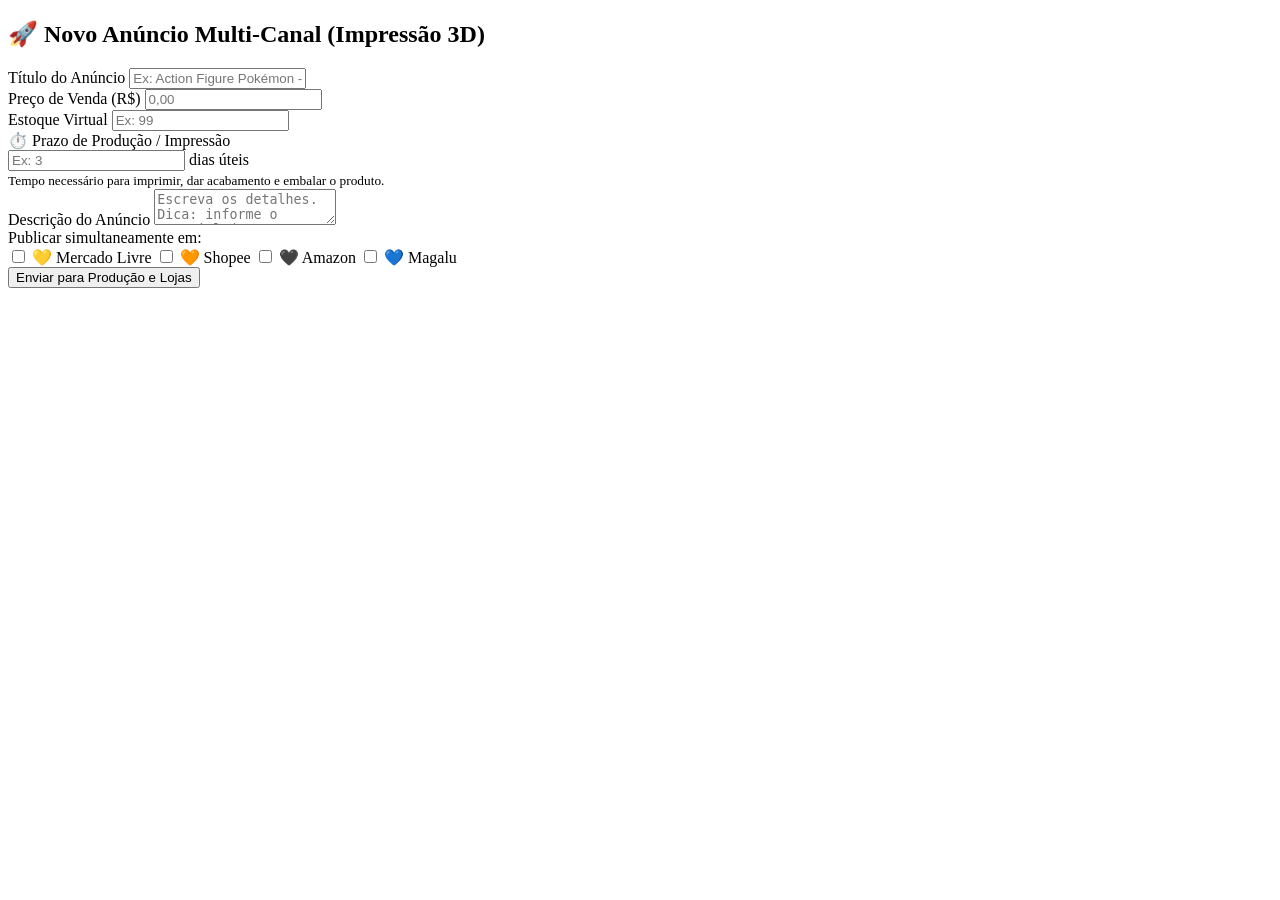
==== index.html @ 4201c5b7 "Add files via upload" ====
<!DOCTYPE html>
<html lang="pt-BR">
<head>
    <meta charset="UTF-8">
    <meta name="viewport" content="width=device-width, initial-scale=1.0">
    <title>Hub Hub3D - Cadastro de Anúncio</title>
    <link rel="stylesheet" href="style.css">
</head>
<body>

<div class="container">
    <h2>🚀 Novo Anúncio Multi-Canal (Impressão 3D)</h2>
    
    <form id="productForm">
        <!-- Dados Básicos -->
        <div class="form-group">
            <label for="title">Título do Anúncio</label>
            <input type="text" id="title" placeholder="Ex: Action Figure Pokémon - Articulado 15cm" required>
        </div>

        <div class="form-row">
            <div class="form-group flex-1">
                <label for="price">Preço de Venda (R$)</label>
                <input type="number" id="price" step="0.01" placeholder="0,00" required>
            </div>
            <div class="form-group flex-1">
                <label for="stock">Estoque Virtual</label>
                <input type="number" id="stock" placeholder="Ex: 99" required>
            </div>
        </div>

        <!-- Logística de Impressão 3D -->
        <div class="form-group highlight-box">
            <label for="productionTime">⏱️ Prazo de Produção / Impressão</label>
            <div class="input-with-suffix">
                <input type="number" id="productionTime" min="0" placeholder="Ex: 3" required>
                <span>dias úteis</span>
            </div>
            <small>Tempo necessário para imprimir, dar acabamento e embalar o produto.</small>
        </div>

        <div class="form-group">
            <label for="description">Descrição do Anúncio</label>
            <textarea id="description" placeholder="Escreva os detalhes. Dica: informe o material (PLA, ABS, Resina) e cuidados com a peça..."></textarea>
        </div>

        <!-- Seleção de Marketplaces -->
        <div class="form-group">
            <label>Publicar simultaneamente em:</label>
            <div class="marketplaces-grid">
                <label class="marketplace-option">
                    <input type="checkbox" name="platform" value="mercado_livre">
                    💛 Mercado Livre
                </label>
                <label class="marketplace-option">
                    <input type="checkbox" name="platform" value="shopee">
                    🧡 Shopee
                </label>
                <label class="marketplace-option">
                    <input type="checkbox" name="platform" value="amazon">
                    🖤 Amazon
                </label>
                <label class="marketplace-option">
                    <input type="checkbox" name="platform" value="magalu">
                    💙 Magalu
                </label>
            </div>
        </div>

        <button type="submit" class="btn-submit">Enviar para Produção e Lojas</button>
    </form>
</div>

<script src="app.js"></script>
</body>
</html>
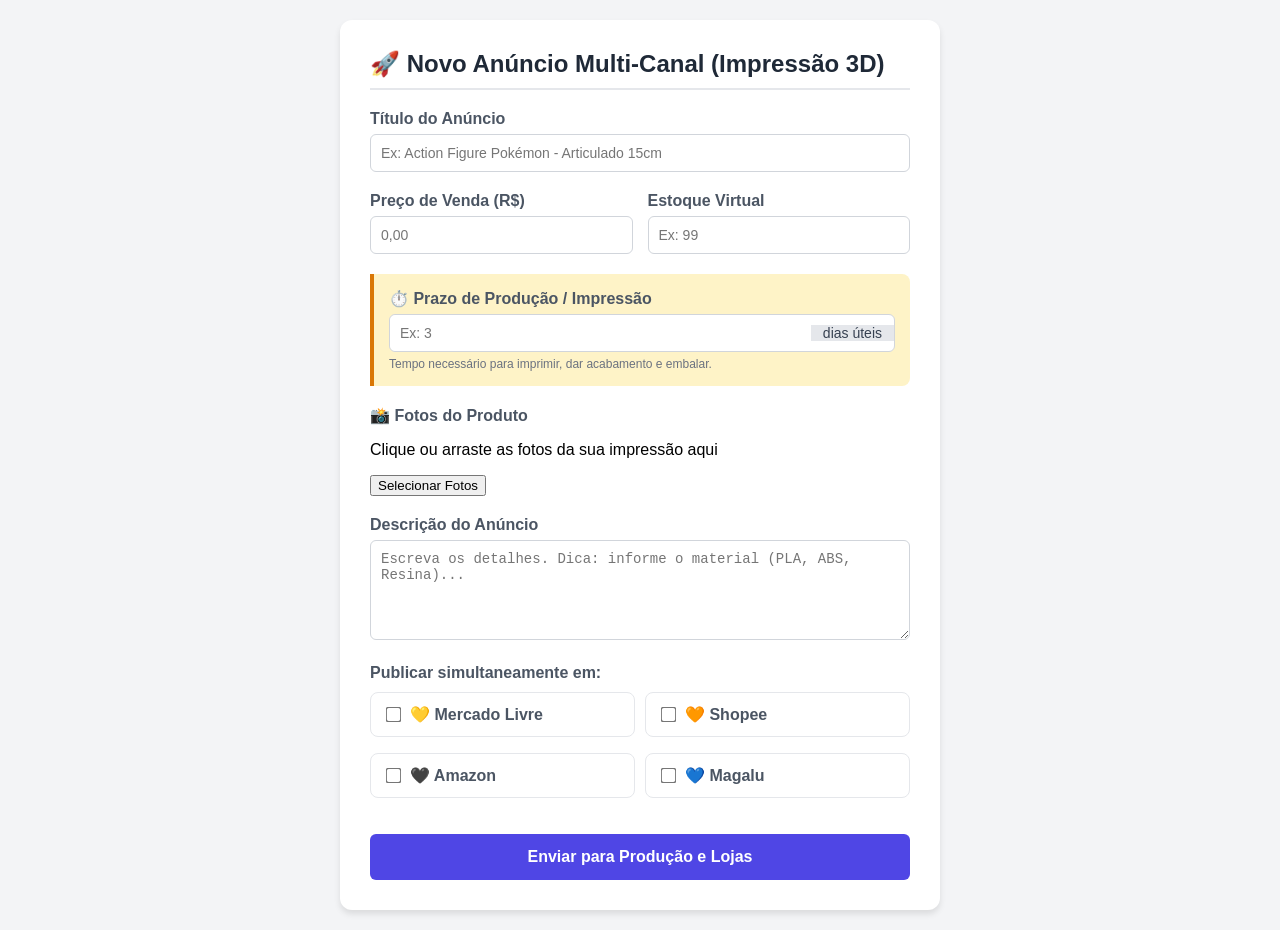
==== commit cbdf3ab8: "index.html" ====
--- a/index.html
+++ b/index.html
@@ -12,7 +12,6 @@
     <h2>🚀 Novo Anúncio Multi-Canal (Impressão 3D)</h2>
     
     <form id="productForm">
-        <!-- Dados Básicos -->
         <div class="form-group">
             <label for="title">Título do Anúncio</label>
             <input type="text" id="title" placeholder="Ex: Action Figure Pokémon - Articulado 15cm" required>
@@ -29,22 +28,30 @@
             </div>
         </div>
 
-        <!-- Logística de Impressão 3D -->
         <div class="form-group highlight-box">
             <label for="productionTime">⏱️ Prazo de Produção / Impressão</label>
             <div class="input-with-suffix">
                 <input type="number" id="productionTime" min="0" placeholder="Ex: 3" required>
                 <span>dias úteis</span>
             </div>
-            <small>Tempo necessário para imprimir, dar acabamento e embalar o produto.</small>
+            <small>Tempo necessário para imprimir, dar acabamento e embalar.</small>
+        </div>
+
+        <div class="form-group">
+            <label>📸 Fotos do Produto</label>
+            <div class="upload-container" id="dropZone">
+                <input type="file" id="fileInput" accept="image/*" multiple style="display: none;">
+                <p>Clique ou arraste as fotos da sua impressão aqui</p>
+                <button type="button" class="btn-secondary" onclick="document.getElementById('fileInput').click()">Selecionar Fotos</button>
+            </div>
+            <div class="preview-container" id="previewContainer"></div>
         </div>
 
         <div class="form-group">
             <label for="description">Descrição do Anúncio</label>
-            <textarea id="description" placeholder="Escreva os detalhes. Dica: informe o material (PLA, ABS, Resina) e cuidados com a peça..."></textarea>
+            <textarea id="description" placeholder="Escreva os detalhes. Dica: informe o material (PLA, ABS, Resina)..."></textarea>
         </div>
 
-        <!-- Seleção de Marketplaces -->
         <div class="form-group">
             <label>Publicar simultaneamente em:</label>
             <div class="marketplaces-grid">
@@ -73,4 +80,4 @@
 
 <script src="app.js"></script>
 </body>
-</html>+</html>
--- a/style.css
+++ b/style.css
@@ -0,0 +1,147 @@
+:root {
+    --primary-color: #4f46e5;
+    --background-color: #f3f4f6;
+    --card-color: #ffffff;
+    --accent-color: #fef3c7; /* Amarelo claro para destacar o prazo */
+    --accent-border: #d97706;
+}
+
+body {
+    font-family: 'Segoe UI', Tahoma, Geneva, Verdana, sans-serif;
+    background-color: var(--background-color);
+    margin: 0;
+    padding: 20px;
+    display: flex;
+    justify-content: center;
+}
+
+.container {
+    width: 100%;
+    max-width: 600px;
+    background: var(--card-color);
+    padding: 30px;
+    border-radius: 12px;
+    box-shadow: 0 4px 6px rgba(0, 0, 0, 0.1);
+    box-sizing: border-box;
+}
+
+h2 {
+    margin-top: 0;
+    color: #1f2937;
+    border-bottom: 2px solid #e5e7eb;
+    padding-bottom: 10px;
+}
+
+.form-group {
+    margin-bottom: 20px;
+}
+
+.form-row {
+    display: flex;
+    gap: 15px;
+}
+
+.flex-1 {
+    flex: 1;
+}
+
+label {
+    display: block;
+    margin-bottom: 6px;
+    font-weight: 600;
+    color: #4b5563;
+}
+
+input[type="text"], input[type="number"], textarea {
+    width: 100%;
+    padding: 10px;
+    border: 1px solid #d1d5db;
+    border-radius: 6px;
+    box-sizing: border-box;
+    font-size: 14px;
+}
+
+textarea {
+    resize: vertical;
+    height: 100px;
+}
+
+/* Caixa de destaque para o prazo de produção */
+.highlight-box {
+    background-color: var(--accent-color);
+    padding: 15px;
+    border-left: 4px solid var(--accent-border);
+    border-radius: 0 8px 8px 0;
+}
+
+.input-with-suffix {
+    display: flex;
+    align-items: center;
+    background: white;
+    border: 1px solid #d1d5db;
+    border-radius: 6px;
+    overflow: hidden;
+}
+
+.input-with-suffix input {
+    border: none;
+    flex: 1;
+}
+
+.input-with-suffix span {
+    padding: 0 12px;
+    background: #e5e7eb;
+    color: #374151;
+    font-size: 14px;
+    height: 100%;
+    display: flex;
+    align-items: center;
+    white-space: nowrap;
+}
+
+small {
+    color: #6b7280;
+    display: block;
+    margin-top: 5px;
+    font-size: 12px;
+}
+
+.marketplaces-grid {
+    display: grid;
+    grid-template-columns: repeat(2, 1fr);
+    gap: 10px;
+    margin-top: 10px;
+}
+
+.marketplace-option {
+    border: 1px solid #e5e7eb;
+    padding: 12px;
+    border-radius: 8px;
+    display: flex;
+    align-items: center;
+    cursor: pointer;
+    background: white;
+}
+
+.marketplace-option input {
+    margin-right: 10px;
+    transform: scale(1.2);
+}
+
+.btn-submit {
+    width: 100%;
+    background-color: var(--primary-color);
+    color: white;
+    border: none;
+    padding: 14px;
+    border-radius: 6px;
+    font-size: 16px;
+    font-weight: bold;
+    cursor: pointer;
+    transition: background 0.2s;
+    margin-top: 10px;
+}
+
+.btn-submit:hover {
+    background-color: #4338ca;
+}
